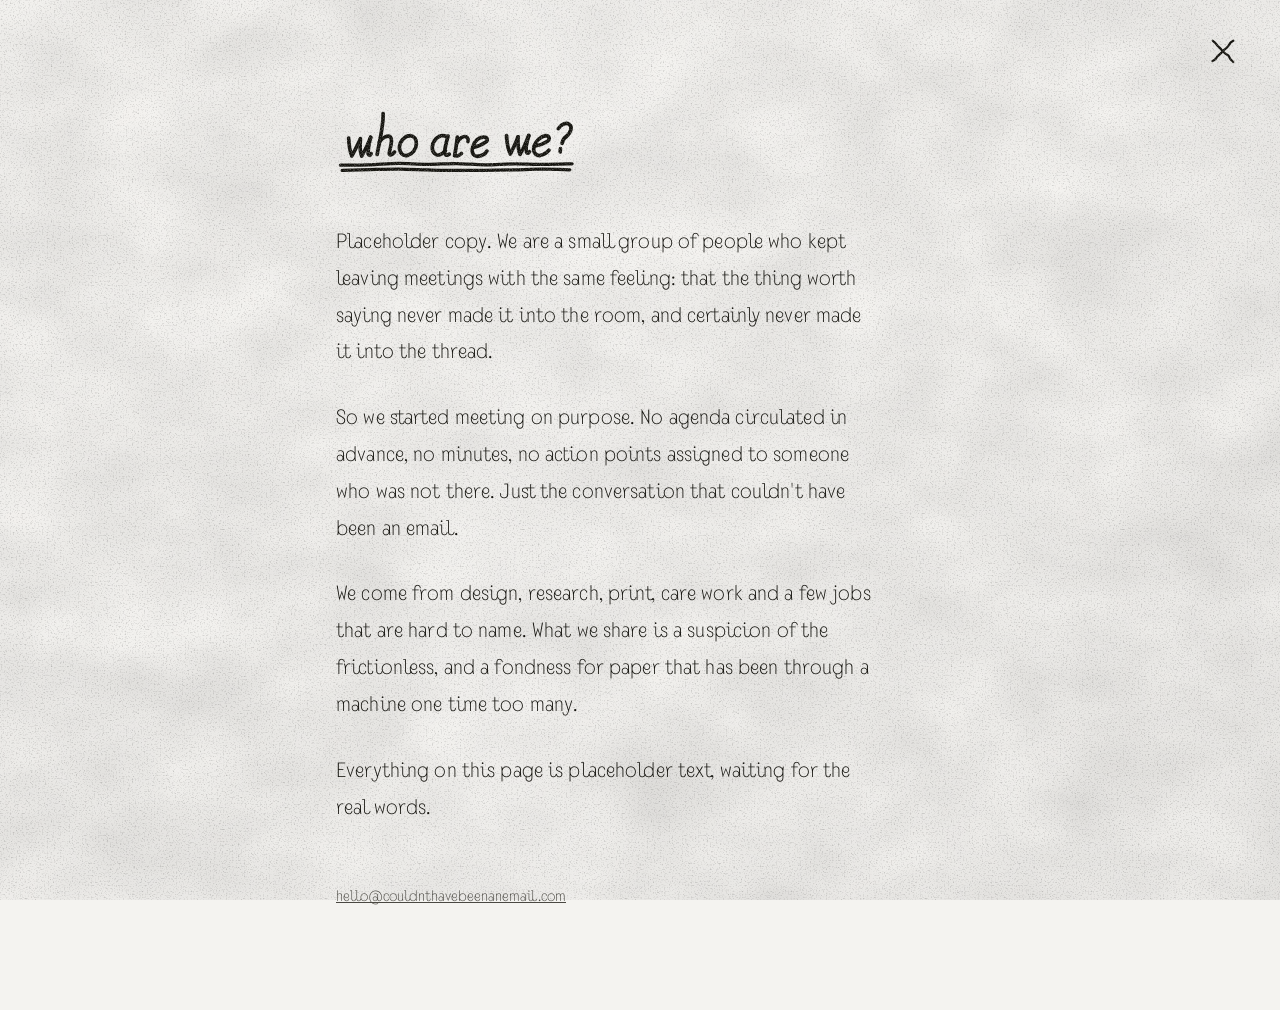
==== about.html @ 656acba3 "Build the couldn't-have-been-an-email landing page A static three-page site: the landing page, an ab" ====
<!DOCTYPE html>
<html lang="en">
<head>
<meta charset="utf-8">
<meta name="viewport" content="width=device-width, initial-scale=1">
<title>who are we? — couldn't have been an email</title>
<meta name="description" content="who are we? — couldn't have been an email.">
<link rel="preload" href="assets/fonts/LetHerGo-Regular.woff2" as="font" type="font/woff2" crossorigin>
<link rel="stylesheet" href="assets/css/style.css">
<link rel="icon" href="assets/svg/favicon.svg" type="image/svg+xml">
</head>
<body class="page page--inner">

<svg class="filters" aria-hidden="true" focusable="false">
  <filter id="toner" x="-10%" y="-10%" width="120%" height="120%" color-interpolation-filters="sRGB">
    <feTurbulence type="fractalNoise" baseFrequency="0.07 0.09" numOctaves="2" seed="4" result="noise"/>
    <feDisplacementMap in="SourceGraphic" in2="noise" scale="0.5" xChannelSelector="R" yChannelSelector="G" result="wobble"/>
    <feTurbulence type="fractalNoise" baseFrequency="1.1" numOctaves="2" seed="9" result="specks"/>
    <feColorMatrix in="specks" type="matrix" result="mask"
      values="0 0 0 0 0  0 0 0 0 0  0 0 0 0 0  0.9 0 0 0 -0.42"/>
    <feComposite in="wobble" in2="mask" operator="out"/>
  </filter>
</svg>

<div class="paper" aria-hidden="true"></div>
<div class="grain" aria-hidden="true"></div>

<a class="btn btn--close" href="index.html" aria-label="close, back to the front page">
        <!-- hw:close -->
        <svg class="mark mark--close" viewBox="0 0 20 20" fill="none" stroke="currentColor" stroke-width="1.7" stroke-linecap="round" stroke-linejoin="round" role="img" aria-label="close" focusable="false">
          <path d="M 2.13,2.12 C 2.43,2.38 3.27,3.03 3.92,3.72 C 4.57,4.40 5.38,5.50 6.03,6.21 C 6.69,6.92 7.19,7.29 7.86,7.98 C 8.52,8.67 9.34,9.67 10.03,10.36 C 10.72,11.05 11.31,11.59 12.01,12.14 C 12.70,12.69 13.55,12.95 14.20,13.68 C 14.84,14.40 15.26,15.69 15.88,16.50 C 16.50,17.30 17.59,18.16 17.93,18.50"/>
          <path d="M 17.94,2.12 C 17.59,2.36 16.54,2.84 15.86,3.56 C 15.19,4.27 14.52,5.66 13.90,6.42 C 13.27,7.18 12.76,7.50 12.11,8.11 C 11.45,8.71 10.69,9.38 9.97,10.07 C 9.26,10.76 8.52,11.58 7.83,12.24 C 7.14,12.90 6.43,13.34 5.82,14.02 C 5.21,14.69 4.84,15.64 4.18,16.27 C 3.52,16.90 2.25,17.55 1.87,17.80"/>
        </svg>
        <!-- /hw:close -->
</a>

<main class="sheet">
  <h1 class="sheet__head">
        <!-- hw:who -->
        <svg class="mark mark--who" viewBox="0 -22 115 32" fill="none" stroke="currentColor" stroke-width="1.7" stroke-linecap="round" stroke-linejoin="round" role="img" aria-label="who are we?" focusable="false">
          <path d="M 5.82,-8.21 C 5.96,-4.98 6.52,-1.67 7.27,0.06 C 8.55,-2.22 10.04,-5.36 11.21,-7.89"/>
          <path d="M 11.22,-7.61 C 10.97,-4.86 11.07,-1.73 11.81,0.15 C 13.41,-2.48 14.91,-5.72 15.91,-8.44"/>
          <path d="M 16.00,-8.57 C 15.09,-5.42 14.73,-2.00 14.81,-0.75 C 15.18,-0.11 15.84,-0.14 16.16,-1.04"/>
          <path d="M 21.67,-19.45 C 21.93,-14.42 20.40,-8.60 18.92,-0.69"/>
          <path d="M 19.97,-6.33 C 21.46,-8.68 23.84,-9.56 25.02,-8.69 C 26.02,-7.68 25.39,-5.13 24.93,-3.31 C 24.61,-1.81 24.14,-0.83 24.72,-0.66 C 25.18,0.03 26.15,-0.84 26.94,-1.74"/>
          <path d="M 34.09,-9.29 C 31.62,-9.22 29.33,-6.67 29.14,-4.04 C 29.12,-1.50 30.71,0.31 32.90,-0.19 C 35.21,-0.76 36.89,-3.01 36.97,-5.53 C 37.11,-7.66 36.01,-9.12 33.99,-9.31 Z"/>
          <path d="M 51.16,-8.65 C 49.68,-9.75 47.19,-9.56 45.53,-7.31 C 43.85,-5.33 43.92,-2.24 45.38,-1.03 C 46.67,0.32 48.76,-0.56 50.31,-2.42"/>
          <path d="M 51.56,-9.08 C 50.59,-5.71 49.98,-2.96 49.97,-1.41 C 50.17,-0.45 50.65,0.22 52.11,-0.79"/>
          <path d="M 55.80,-8.57 C 55.47,-5.66 55.07,-2.54 54.55,-0.10"/>
          <path d="M 55.53,-5.73 C 56.55,-8.03 58.55,-9.24 59.79,-8.78 C 60.68,-8.44 60.99,-7.34 60.72,-6.60"/>
          <path d="M 54.65,-0.32 C 55.34,0.50 56.89,-0.20 57.71,-1.04"/>
          <path d="M 63.00,-3.91 C 64.86,-4.17 67.29,-5.23 68.95,-6.38 C 70.00,-7.02 69.65,-8.55 68.12,-8.56 C 65.67,-8.71 63.44,-6.59 62.88,-3.93 C 62.06,-1.29 63.48,0.62 65.56,0.13 C 67.39,0.10 68.74,-1.03 69.46,-2.18"/>
          <path d="M 78.44,-9.27 C 78.63,-6.09 79.24,-2.60 80.22,-0.85 C 81.22,-2.96 82.92,-6.19 83.71,-8.73"/>
          <path d="M 83.70,-8.59 C 83.64,-5.71 83.71,-2.69 84.68,-0.66 C 86.16,-3.09 87.57,-6.61 88.65,-9.40"/>
          <path d="M 88.73,-9.32 C 87.70,-6.27 87.26,-3.01 87.64,-1.71 C 87.94,-0.91 88.39,-1.03 89.03,-1.95"/>
          <path d="M 91.28,-4.42 C 93.25,-4.75 95.88,-5.77 97.33,-6.72 C 98.60,-7.72 98.12,-9.22 96.53,-9.27 C 94.17,-9.03 91.95,-7.01 91.09,-4.48 C 90.45,-1.88 91.67,-0.02 93.86,-0.12 C 95.89,-0.63 97.20,-1.57 97.97,-2.59"/>
          <path d="M 102.27,-12.53 C 103.37,-14.60 106.01,-15.50 107.30,-14.44 C 108.97,-13.37 107.86,-10.68 106.38,-9.28 C 105.15,-8.45 104.27,-7.26 103.98,-5.77"/>
          <path d="M 103.24,-3.30 C 103.19,-2.63 103.09,-2.37 103.15,-1.80"/>
          <path class="mark__rule" d="M 2.07,4.29 C 4.27,4.26 10.87,4.24 15.29,4.11 C 19.71,3.98 24.16,3.53 28.58,3.51 C 33.00,3.48 37.36,3.95 41.82,3.95 C 46.28,3.96 50.92,3.52 55.35,3.55 C 59.79,3.59 63.98,4.13 68.41,4.16 C 72.83,4.18 77.46,3.73 81.92,3.70 C 86.38,3.67 90.70,3.98 95.16,3.97 C 99.61,3.97 106.38,3.73 108.62,3.68"/>
          <path class="mark__rule" d="M 2.86,6.70 C 5.05,6.64 11.56,6.43 15.98,6.34 C 20.40,6.25 24.97,6.12 29.37,6.14 C 33.76,6.17 38.02,6.39 42.35,6.49 C 46.67,6.59 50.95,6.70 55.30,6.73 C 59.64,6.76 64.05,6.71 68.40,6.67 C 72.76,6.63 77.06,6.57 81.45,6.48 C 85.84,6.39 90.38,6.14 94.73,6.13 C 99.08,6.12 105.42,6.37 107.55,6.42"/>
        </svg>
        <!-- /hw:who -->
  </h1>

  <div class="prose">
    <p>Placeholder copy. We are a small group of people who kept leaving meetings
    with the same feeling: that the thing worth saying never made it into the room,
    and certainly never made it into the thread.</p>

    <p>So we started meeting on purpose. No agenda circulated in advance, no minutes,
    no action points assigned to someone who was not there. Just the conversation
    that couldn't have been an email.</p>

    <p>We come from design, research, print, care work and a few jobs that are hard
    to name. What we share is a suspicion of the frictionless, and a fondness for
    paper that has been through a machine one time too many.</p>

    <p>Everything on this page is placeholder text, waiting for the real words.</p>
  </div>

  <p class="sheet__foot">
    <a class="link" href="mailto:hello@couldnthavebeenanemail.com">hello@couldnthavebeenanemail.com</a>
  </p>
</main>

<script src="assets/js/main.js"></script>
</body>
</html>
---- assets/css/style.css ----
/* couldn't have been an email
   Black ink on photocopied paper. Every handwritten mark is an inline SVG
   generated by tools/handwriting.py; everything else here is texture. */

@font-face {
  font-family: "Let Her Go";
  src: url("../fonts/LetHerGo-Regular.woff2") format("woff2"),
       url("../fonts/LetHerGo-Regular.woff") format("woff");
  font-weight: 400;
  font-style: normal;
  font-display: swap;
}

:root {
  --paper: #f4f3f0;
  --paper-deep: #e4e2dc;
  --ink: #15140f;
  --ink-soft: #4a4842;
  --grain-opacity: 0.45;
  --mottle-opacity: 0.3;
  --spin-duration: 17s;
}

*,
*::before,
*::after { box-sizing: border-box; }

html { -webkit-text-size-adjust: 100%; }

body {
  margin: 0;
  min-height: 100vh;
  min-height: 100svh;
  background: var(--paper);
  color: var(--ink);
  font-family: "Let Her Go", "Helvetica Neue", Arial, sans-serif;
  overflow-x: hidden;
}

/* --- the photocopy ------------------------------------------------------- */
/* Two fixed layers: soft toner mottle underneath, dry grain and the riso
   screen on top. No crumple — just the unevenness of a machine having a day. */

.filters {
  position: absolute;
  width: 0;
  height: 0;
  overflow: hidden;
}

.paper,
.grain {
  position: fixed;
  inset: 0;
  pointer-events: none;
}

.paper {
  z-index: -2;
  background-color: var(--paper);
  background-image:
    radial-gradient(130% 100% at 20% 6%, rgba(0, 0, 0, 0) 45%, rgba(0, 0, 0, 0.06) 100%),
    linear-gradient(101deg, rgba(0, 0, 0, 0.035) 0%, rgba(0, 0, 0, 0) 20%, rgba(0, 0, 0, 0) 78%, rgba(0, 0, 0, 0.045) 100%),
    url("data:image/svg+xml,%3Csvg xmlns='http://www.w3.org/2000/svg' width='1200' height='1200'%3E%3Cfilter id='m' x='0' y='0' width='100%25' height='100%25'%3E%3CfeTurbulence type='fractalNoise' baseFrequency='0.012' numOctaves='3' seed='17'/%3E%3CfeColorMatrix values='0 0 0 0 0 0 0 0 0 0 0 0 0 0 0 0.2 0.2 0.2 0 -0.19'/%3E%3C/filter%3E%3Crect width='1200' height='1200' filter='url(%23m)'/%3E%3C/svg%3E");
  background-size: cover, cover, 120% 120%;
  background-repeat: no-repeat;
  background-position: center;
  opacity: var(--mottle-opacity);
}

.paper::after {
  /* the pale streak a copier leaves down the platen */
  content: "";
  position: absolute;
  inset: 0;
  background: linear-gradient(97deg,
      rgba(255, 255, 255, 0) 32%,
      rgba(255, 255, 255, 0.45) 42%,
      rgba(255, 255, 255, 0) 53%);
  mix-blend-mode: screen;
  opacity: 0.5;
}

.grain {
  z-index: 3;
  mix-blend-mode: multiply;
  opacity: var(--grain-opacity);
  overflow: hidden;
  background-image:
    url("data:image/svg+xml,%3Csvg xmlns='http://www.w3.org/2000/svg' width='300' height='300'%3E%3Cfilter id='g' x='0' y='0' width='100%25' height='100%25'%3E%3CfeTurbulence type='fractalNoise' baseFrequency='0.68' numOctaves='3' seed='6'/%3E%3CfeColorMatrix values='0 0 0 0 0 0 0 0 0 0 0 0 0 0 0 0.5 0.5 0.5 0 -0.76'/%3E%3C/filter%3E%3Crect width='300' height='300' filter='url(%23g)'/%3E%3C/svg%3E");
  background-size: 300px 300px;
}

.grain::before {
  /* the riso screen, set at an angle so it never reads as graph paper */
  content: "";
  position: absolute;
  inset: -40%;
  background-image: radial-gradient(rgba(0, 0, 0, 0.16) 0.4px, rgba(0, 0, 0, 0) 0.45px);
  background-size: 3.4px 3.4px;
  transform: rotate(19deg);
}

/* --- ink ----------------------------------------------------------------- */

.mark {
  display: block;
  width: 100%;
  height: auto;
  color: var(--ink);
  overflow: visible;
  filter: url(#toner);
}

.mark__struck,
.mark__strike,
.mark__caret { stroke-width: 1.5; }

.mark__pill,
.mark__ring { stroke-width: 1.6; }

.mark__rule { stroke-width: 1.5; }

/* --- the front page ------------------------------------------------------ */

.landing {
  position: relative;
  z-index: 2;
  min-height: 100vh;
  min-height: 100svh;
  display: flex;
  flex-direction: column;
  align-items: center;
  justify-content: center;
  gap: clamp(1.1rem, 2.6vw, 2.2rem);
  padding: clamp(5.5rem, 12vw, 8rem) 1.25rem clamp(7.5rem, 16vw, 10rem);
}

.landing__title {
  margin: 0;
  width: min(80vw, 560px);
}

.btn {
  display: block;
  color: inherit;
  text-decoration: none;
  border-radius: 999px;
  transition: transform 260ms ease, opacity 260ms ease;
}

.btn:focus-visible {
  outline: 2px dashed var(--ink);
  outline-offset: 10px;
}

.btn--join {
  width: min(78vw, 440px);
  margin-top: clamp(-0.4rem, -0.5vw, 0rem);
}

.btn--join:hover,
.btn--join:focus-visible { transform: rotate(-0.5deg) scale(1.02); }

.btn--who {
  position: absolute;
  left: 50%;
  bottom: clamp(2.2rem, 7vh, 4.5rem);
  transform: translateX(-52%);
  width: min(52vw, 240px);
}

.btn--who:hover,
.btn--who:focus-visible { transform: translateX(-52%) rotate(0.4deg) scale(1.03); }

/* get our mail — the ellipse turns slowly on its own vertical axis */

.btn--mail {
  position: absolute;
  top: clamp(1.6rem, 6vh, 3.6rem);
  right: clamp(1.4rem, 6vw, 5rem);
  width: min(30vw, 150px);
  perspective: 620px;
}

.btn__spin {
  display: block;
  transform-style: preserve-3d;
  animation: spin var(--spin-duration) linear infinite;
  transform: rotate(-7deg);
}

.btn--mail:hover .btn__spin,
.btn--mail:focus-visible .btn__spin { animation-play-state: paused; }

@keyframes spin {
  from { transform: rotate(-7deg) rotateY(0deg); }
  to   { transform: rotate(-7deg) rotateY(360deg); }
}

/* --- about and manifesto ------------------------------------------------- */

.btn--close {
  position: fixed;
  top: clamp(1rem, 3.5vh, 2rem);
  right: clamp(1rem, 3.5vw, 2.4rem);
  z-index: 4;
  width: clamp(28px, 4vw, 38px);
  padding: 6px;
}

.btn--close:hover,
.btn--close:focus-visible { transform: rotate(4deg) scale(1.08); }

.sheet {
  position: relative;
  z-index: 2;
  max-width: 44rem;
  margin: 0 auto;
  padding: clamp(4.5rem, 12vh, 8rem) clamp(1.4rem, 6vw, 3rem) clamp(4rem, 12vh, 7rem);
}

.sheet__head {
  margin: 0 0 clamp(2rem, 5vh, 3.4rem);
  width: min(56vw, 250px);
}

.sheet--manifesto .sheet__head { width: min(58vw, 290px); }

.prose {
  font-size: clamp(1.05rem, 0.55vw + 0.95rem, 1.32rem);
  line-height: 1.75;
  letter-spacing: 0.006em;
  max-width: 34rem;
}

.prose p { margin: 0 0 1.35em; }

.prose__lead {
  font-size: 1.15em;
  line-height: 1.55;
}

.prose--manifesto p { text-indent: 0; }

.sheet__foot {
  margin: clamp(2.6rem, 7vh, 4rem) 0 0;
  font-size: 0.95rem;
  color: var(--ink-soft);
}

.link {
  color: inherit;
  text-decoration: none;
  border-bottom: 1px solid currentColor;
  padding-bottom: 1px;
}

.link:hover { color: var(--ink); }

/* --- small screens ------------------------------------------------------- */

@media (max-width: 640px) {
  .landing { gap: 1.4rem; }
  .landing__title { width: 86vw; }
  .btn--join { width: 88vw; }
  .btn--who { width: 55vw; }
  .btn--mail { width: 33vw; max-width: 130px; }
}

@media (prefers-reduced-motion: reduce) {
  .btn__spin { animation: none; }
  .btn { transition: none; }
}
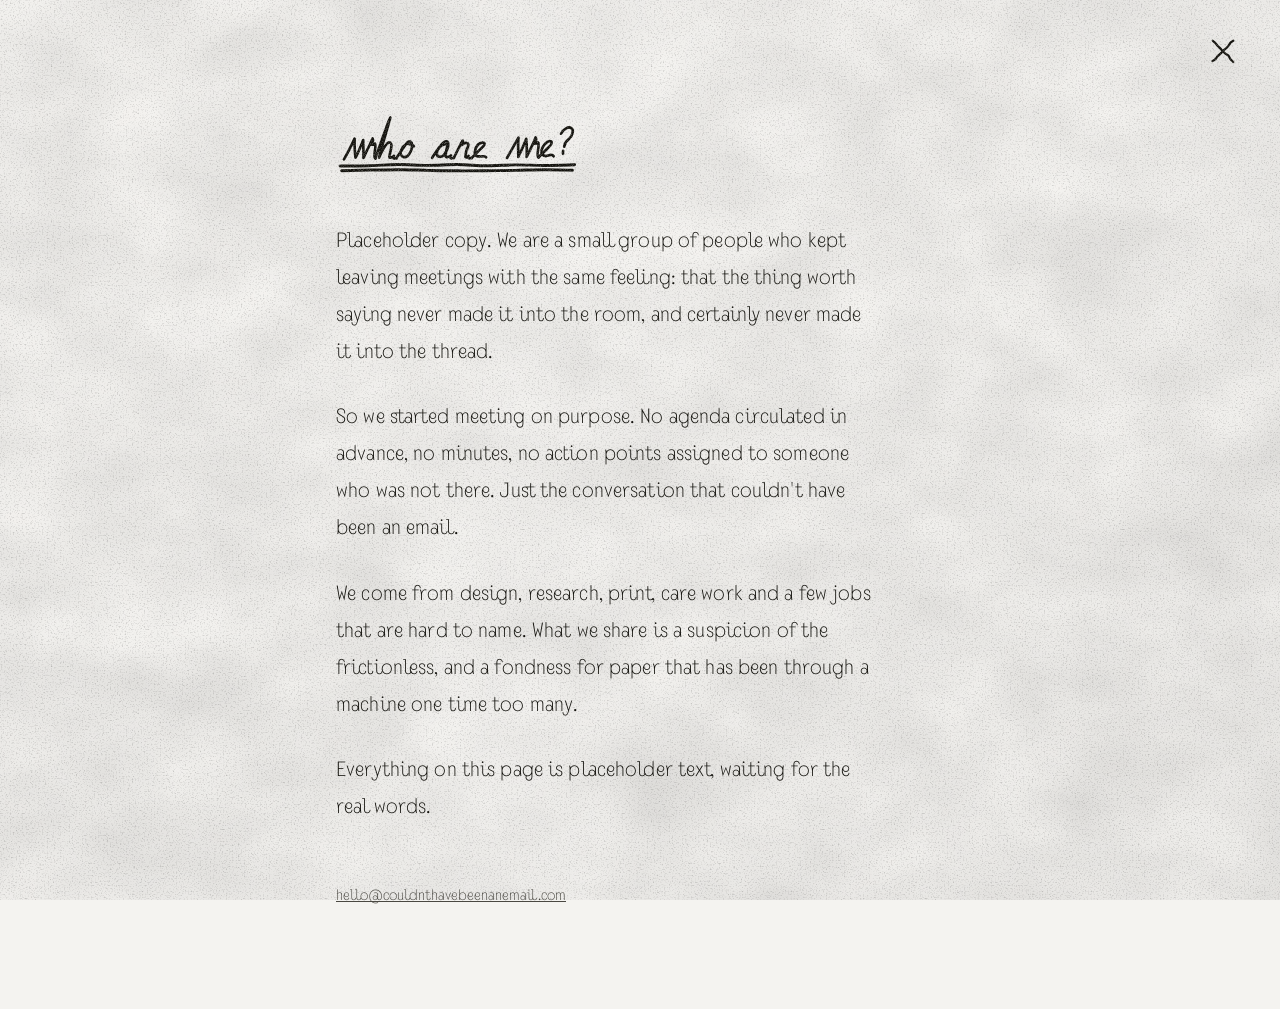
==== commit 287d28ce: "Redraw the handwriting as a joined-up hand, and drop the crossed-out word The lettering now follows " ====
--- a/about.html
+++ b/about.html
@@ -37,27 +37,24 @@
 <main class="sheet">
   <h1 class="sheet__head">
         <!-- hw:who -->
-        <svg class="mark mark--who" viewBox="0 -22 115 32" fill="none" stroke="currentColor" stroke-width="1.7" stroke-linecap="round" stroke-linejoin="round" role="img" aria-label="who are we?" focusable="false">
-          <path d="M 5.82,-8.21 C 5.96,-4.98 6.52,-1.67 7.27,0.06 C 8.55,-2.22 10.04,-5.36 11.21,-7.89"/>
-          <path d="M 11.22,-7.61 C 10.97,-4.86 11.07,-1.73 11.81,0.15 C 13.41,-2.48 14.91,-5.72 15.91,-8.44"/>
-          <path d="M 16.00,-8.57 C 15.09,-5.42 14.73,-2.00 14.81,-0.75 C 15.18,-0.11 15.84,-0.14 16.16,-1.04"/>
-          <path d="M 21.67,-19.45 C 21.93,-14.42 20.40,-8.60 18.92,-0.69"/>
-          <path d="M 19.97,-6.33 C 21.46,-8.68 23.84,-9.56 25.02,-8.69 C 26.02,-7.68 25.39,-5.13 24.93,-3.31 C 24.61,-1.81 24.14,-0.83 24.72,-0.66 C 25.18,0.03 26.15,-0.84 26.94,-1.74"/>
-          <path d="M 34.09,-9.29 C 31.62,-9.22 29.33,-6.67 29.14,-4.04 C 29.12,-1.50 30.71,0.31 32.90,-0.19 C 35.21,-0.76 36.89,-3.01 36.97,-5.53 C 37.11,-7.66 36.01,-9.12 33.99,-9.31 Z"/>
-          <path d="M 51.16,-8.65 C 49.68,-9.75 47.19,-9.56 45.53,-7.31 C 43.85,-5.33 43.92,-2.24 45.38,-1.03 C 46.67,0.32 48.76,-0.56 50.31,-2.42"/>
-          <path d="M 51.56,-9.08 C 50.59,-5.71 49.98,-2.96 49.97,-1.41 C 50.17,-0.45 50.65,0.22 52.11,-0.79"/>
-          <path d="M 55.80,-8.57 C 55.47,-5.66 55.07,-2.54 54.55,-0.10"/>
-          <path d="M 55.53,-5.73 C 56.55,-8.03 58.55,-9.24 59.79,-8.78 C 60.68,-8.44 60.99,-7.34 60.72,-6.60"/>
-          <path d="M 54.65,-0.32 C 55.34,0.50 56.89,-0.20 57.71,-1.04"/>
-          <path d="M 63.00,-3.91 C 64.86,-4.17 67.29,-5.23 68.95,-6.38 C 70.00,-7.02 69.65,-8.55 68.12,-8.56 C 65.67,-8.71 63.44,-6.59 62.88,-3.93 C 62.06,-1.29 63.48,0.62 65.56,0.13 C 67.39,0.10 68.74,-1.03 69.46,-2.18"/>
-          <path d="M 78.44,-9.27 C 78.63,-6.09 79.24,-2.60 80.22,-0.85 C 81.22,-2.96 82.92,-6.19 83.71,-8.73"/>
-          <path d="M 83.70,-8.59 C 83.64,-5.71 83.71,-2.69 84.68,-0.66 C 86.16,-3.09 87.57,-6.61 88.65,-9.40"/>
-          <path d="M 88.73,-9.32 C 87.70,-6.27 87.26,-3.01 87.64,-1.71 C 87.94,-0.91 88.39,-1.03 89.03,-1.95"/>
-          <path d="M 91.28,-4.42 C 93.25,-4.75 95.88,-5.77 97.33,-6.72 C 98.60,-7.72 98.12,-9.22 96.53,-9.27 C 94.17,-9.03 91.95,-7.01 91.09,-4.48 C 90.45,-1.88 91.67,-0.02 93.86,-0.12 C 95.89,-0.63 97.20,-1.57 97.97,-2.59"/>
-          <path d="M 102.27,-12.53 C 103.37,-14.60 106.01,-15.50 107.30,-14.44 C 108.97,-13.37 107.86,-10.68 106.38,-9.28 C 105.15,-8.45 104.27,-7.26 103.98,-5.77"/>
-          <path d="M 103.24,-3.30 C 103.19,-2.63 103.09,-2.37 103.15,-1.80"/>
-          <path class="mark__rule" d="M 2.07,4.29 C 4.27,4.26 10.87,4.24 15.29,4.11 C 19.71,3.98 24.16,3.53 28.58,3.51 C 33.00,3.48 37.36,3.95 41.82,3.95 C 46.28,3.96 50.92,3.52 55.35,3.55 C 59.79,3.59 63.98,4.13 68.41,4.16 C 72.83,4.18 77.46,3.73 81.92,3.70 C 86.38,3.67 90.70,3.98 95.16,3.97 C 99.61,3.97 106.38,3.73 108.62,3.68"/>
-          <path class="mark__rule" d="M 2.86,6.70 C 5.05,6.64 11.56,6.43 15.98,6.34 C 20.40,6.25 24.97,6.12 29.37,6.14 C 33.76,6.17 38.02,6.39 42.35,6.49 C 46.67,6.59 50.95,6.70 55.30,6.73 C 59.64,6.76 64.05,6.71 68.40,6.67 C 72.76,6.63 77.06,6.57 81.45,6.48 C 85.84,6.39 90.38,6.14 94.73,6.13 C 99.08,6.12 105.42,6.37 107.55,6.42"/>
+        <svg class="mark mark--who" viewBox="0 -25 127 35" fill="none" stroke="currentColor" stroke-width="1.35" stroke-linecap="round" stroke-linejoin="round" role="img" aria-label="who are we?" focusable="false">
+          <path d="M 4.03,1.12 C 6.17,-2.53 8.00,-6.31 9.43,-9.42 C 9.40,-6.16 9.51,-2.69 9.91,0.27 C 11.31,-2.37 12.66,-5.75 13.82,-8.73 C 13.79,-5.64 14.02,-2.62 13.95,0.40 C 15.45,-2.86 17.33,-6.64 18.58,-9.53 C 19.37,-8.30 18.27,-6.50 17.26,-6.65 C 18.13,-6.08 18.90,-6.29 19.83,-6.71"/>
+          <path d="M 19.70,-6.88 C 20.90,-5.48 18.40,0.14 20.00,0.70"/>
+          <path d="M 20.02,0.51 C 21.31,-3.43 23.53,-9.48 25.18,-13.97 C 26.24,-17.14 27.11,-19.56 27.61,-20.19 C 26.56,-16.50 24.84,-9.85 23.30,-5.32 C 22.68,-2.92 22.19,-0.84 21.86,0.20 C 23.31,-3.08 24.66,-5.70 26.08,-7.03 C 27.33,-7.94 28.09,-7.51 28.17,-6.08 C 28.19,-4.48 27.44,-2.17 27.16,-0.84 C 26.93,-0.11 27.04,0.33 27.76,0.25 C 28.31,0.07 29.07,-0.13 29.46,-0.71"/>
+          <path d="M 29.20,0.57 C 30.40,1.07 29.10,0.35 30.70,0.55"/>
+          <path d="M 30.66,0.39 C 32.41,-1.86 34.44,-5.56 36.25,-7.48 C 37.53,-8.48 38.58,-8.02 38.65,-6.45 C 38.91,-4.57 37.76,-1.76 36.26,-0.53 C 34.86,0.50 33.33,-0.08 32.77,-1.86 C 32.76,-2.89 33.47,-5.01 34.76,-5.94 C 35.71,-6.68 36.87,-6.88 37.23,-6.66 C 38.45,-6.64 38.99,-6.04 39.57,-5.58"/>
+          <path d="M 48.82,0.30 C 50.40,-2.16 52.92,-6.01 54.64,-7.46 C 55.61,-8.50 56.99,-8.28 57.05,-6.71 C 57.10,-4.83 55.88,-2.54 54.70,-0.94 C 53.26,0.12 51.48,0.13 51.20,-1.55 C 51.08,-3.04 52.39,-4.87 53.42,-5.81 C 54.84,-6.48 56.09,-6.88 56.72,-6.31 C 56.21,-4.40 55.55,-1.78 55.75,-0.65 C 55.66,-0.01 56.22,0.15 56.67,-0.07 C 57.43,-0.29 58.25,-0.58 58.45,-0.93"/>
+          <path d="M 58.20,0.41 C 59.40,0.91 58.10,0.22 59.70,0.42"/>
+          <path d="M 59.88,0.34 C 61.24,-2.62 63.07,-5.93 63.65,-7.40 C 64.27,-8.06 64.27,-8.67 64.48,-8.20 C 64.09,-7.56 63.92,-6.86 63.87,-6.17 C 64.95,-7.08 65.90,-7.68 66.57,-7.02 C 67.55,-7.04 67.22,-6.00 67.06,-5.38 C 66.31,-3.78 65.81,-2.13 65.90,-0.96 C 65.45,0.01 65.98,-0.05 66.40,0.16 C 66.98,0.09 67.28,-0.66 67.35,-0.65"/>
+          <path d="M 67.30,0.43 C 68.50,0.93 67.20,0.23 68.80,0.43"/>
+          <path d="M 68.91,0.38 C 70.53,-1.07 72.83,-3.68 74.83,-5.56 C 75.70,-6.31 75.73,-7.41 74.64,-7.43 C 72.67,-7.65 71.09,-5.58 70.69,-3.44 C 69.96,-1.41 71.09,-0.17 72.53,-0.43 C 74.17,-0.20 75.70,-0.99 76.27,0.03"/>
+          <path d="M 86.87,0.38 C 89.07,-3.34 90.94,-6.89 92.71,-9.98 C 92.29,-6.47 92.72,-3.15 92.60,-0.17 C 93.96,-3.01 95.57,-6.23 96.65,-9.35 C 96.96,-6.07 97.01,-2.77 96.83,-0.12 C 98.45,-3.47 100.33,-6.99 101.41,-10.02 C 102.06,-9.01 101.39,-7.16 100.27,-7.07 C 100.85,-6.62 102.05,-6.88 102.60,-7.37"/>
+          <path d="M 102.60,-7.48 C 103.80,-6.08 101.30,-0.48 102.90,0.08"/>
+          <path d="M 102.80,0.12 C 104.57,-1.52 107.12,-4.20 108.82,-5.90 C 109.97,-7.18 109.78,-8.21 108.60,-8.21 C 106.73,-7.78 105.22,-5.78 104.48,-3.80 C 104.06,-1.78 104.99,-0.69 106.56,-0.54 C 108.48,-1.06 109.93,-1.66 110.57,-0.49"/>
+          <path d="M 114.30,-11.93 C 115.54,-14.45 118.28,-15.81 119.51,-14.73 C 121.24,-13.68 119.86,-10.77 118.30,-9.15 C 117.19,-8.43 116.24,-7.26 115.92,-5.36"/>
+          <path d="M 115.38,-3.26 C 115.33,-2.58 115.22,-2.41 115.35,-1.74"/>
+          <path class="mark__rule" d="M 2.07,4.49 C 4.54,4.46 11.92,4.44 16.87,4.31 C 21.81,4.18 26.78,3.73 31.73,3.71 C 36.68,3.68 41.56,4.15 46.55,4.15 C 51.53,4.16 56.70,3.72 61.65,3.75 C 66.61,3.79 71.33,4.33 76.28,4.36 C 81.23,4.38 86.38,3.93 91.37,3.90 C 96.35,3.87 101.20,4.18 106.18,4.17 C 111.16,4.17 118.72,3.93 121.22,3.88"/>
+          <path class="mark__rule" d="M 2.86,6.90 C 5.31,6.84 12.61,6.63 17.55,6.54 C 22.50,6.45 27.60,6.32 32.52,6.34 C 37.44,6.37 42.22,6.59 47.07,6.69 C 51.92,6.79 56.73,6.90 61.60,6.93 C 66.46,6.96 71.40,6.91 76.28,6.87 C 81.16,6.83 85.99,6.77 90.90,6.68 C 95.81,6.59 100.88,6.34 105.76,6.33 C 110.63,6.32 117.76,6.57 120.15,6.62"/>
         </svg>
         <!-- /hw:who -->
   </h1>
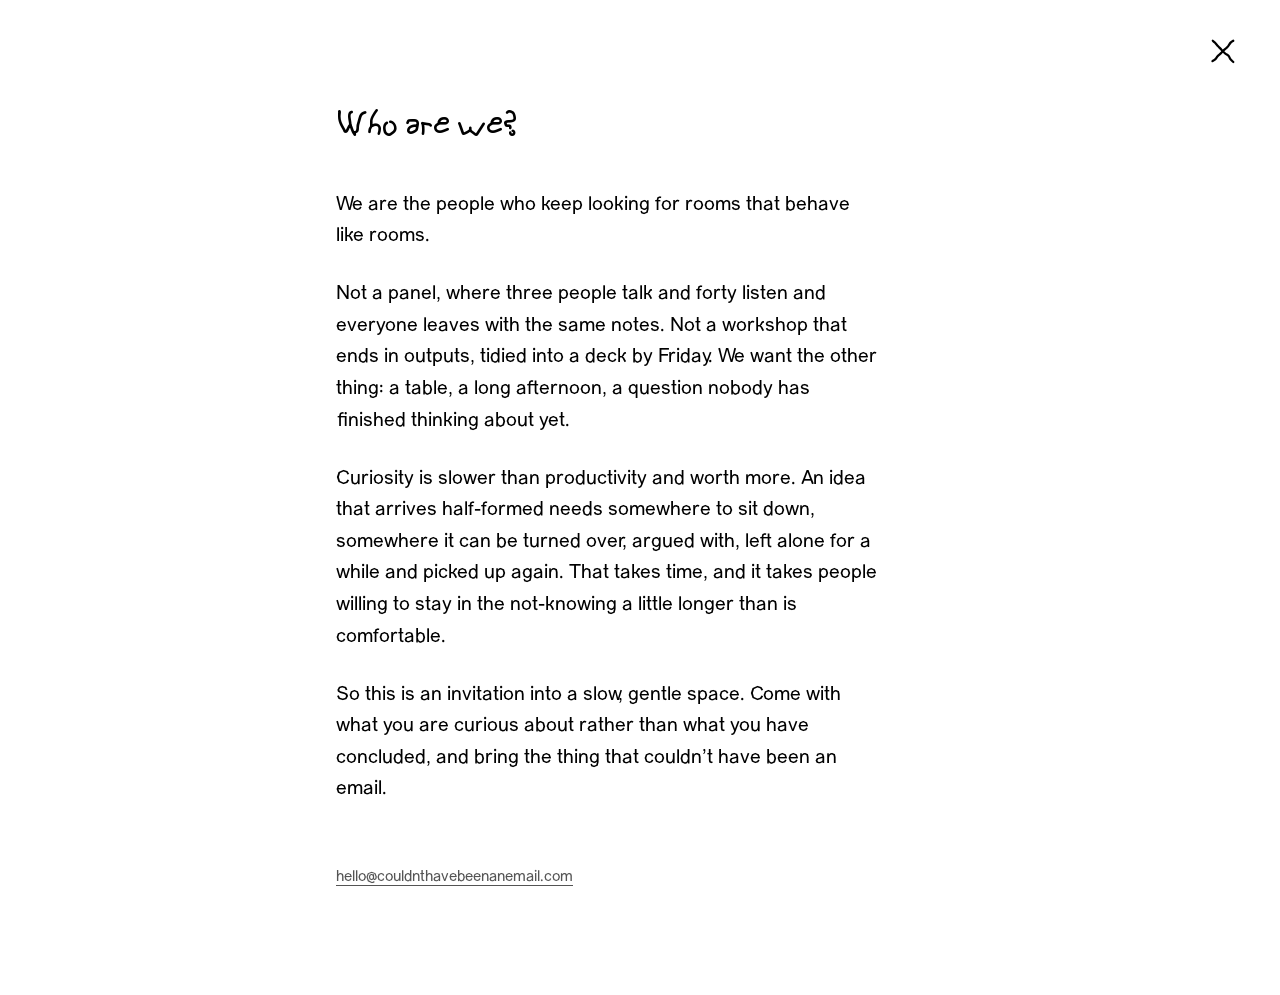
==== commit 7cc1e120: "Rebuild the landing page to the V2 design Black on white, no texture. The title is set in Nudles Bol" ====
--- a/about.html
+++ b/about.html
@@ -3,27 +3,13 @@
 <head>
 <meta charset="utf-8">
 <meta name="viewport" content="width=device-width, initial-scale=1">
-<title>who are we? — couldn't have been an email</title>
-<meta name="description" content="who are we? — couldn't have been an email.">
-<link rel="preload" href="assets/fonts/LetHerGo-Regular.woff2" as="font" type="font/woff2" crossorigin>
+<title>Who are we? — couldn't have been an email</title>
+<meta name="description" content="Who are we? — couldn't have been an email.">
+<link rel="preload" href="assets/fonts/BBBManifontGrotesk-Book.woff2" as="font" type="font/woff2" crossorigin>
 <link rel="stylesheet" href="assets/css/style.css">
 <link rel="icon" href="assets/svg/favicon.svg" type="image/svg+xml">
 </head>
 <body class="page page--inner">
-
-<svg class="filters" aria-hidden="true" focusable="false">
-  <filter id="toner" x="-10%" y="-10%" width="120%" height="120%" color-interpolation-filters="sRGB">
-    <feTurbulence type="fractalNoise" baseFrequency="0.07 0.09" numOctaves="2" seed="4" result="noise"/>
-    <feDisplacementMap in="SourceGraphic" in2="noise" scale="0.5" xChannelSelector="R" yChannelSelector="G" result="wobble"/>
-    <feTurbulence type="fractalNoise" baseFrequency="1.1" numOctaves="2" seed="9" result="specks"/>
-    <feColorMatrix in="specks" type="matrix" result="mask"
-      values="0 0 0 0 0  0 0 0 0 0  0 0 0 0 0  0.9 0 0 0 -0.42"/>
-    <feComposite in="wobble" in2="mask" operator="out"/>
-  </filter>
-</svg>
-
-<div class="paper" aria-hidden="true"></div>
-<div class="grain" aria-hidden="true"></div>
 
 <a class="btn btn--close" href="index.html" aria-label="close, back to the front page">
         <!-- hw:close -->
@@ -35,44 +21,25 @@
 </a>
 
 <main class="sheet">
-  <h1 class="sheet__head">
-        <!-- hw:who -->
-        <svg class="mark mark--who" viewBox="0 -25 127 35" fill="none" stroke="currentColor" stroke-width="1.35" stroke-linecap="round" stroke-linejoin="round" role="img" aria-label="who are we?" focusable="false">
-          <path d="M 4.03,1.12 C 6.17,-2.53 8.00,-6.31 9.43,-9.42 C 9.40,-6.16 9.51,-2.69 9.91,0.27 C 11.31,-2.37 12.66,-5.75 13.82,-8.73 C 13.79,-5.64 14.02,-2.62 13.95,0.40 C 15.45,-2.86 17.33,-6.64 18.58,-9.53 C 19.37,-8.30 18.27,-6.50 17.26,-6.65 C 18.13,-6.08 18.90,-6.29 19.83,-6.71"/>
-          <path d="M 19.70,-6.88 C 20.90,-5.48 18.40,0.14 20.00,0.70"/>
-          <path d="M 20.02,0.51 C 21.31,-3.43 23.53,-9.48 25.18,-13.97 C 26.24,-17.14 27.11,-19.56 27.61,-20.19 C 26.56,-16.50 24.84,-9.85 23.30,-5.32 C 22.68,-2.92 22.19,-0.84 21.86,0.20 C 23.31,-3.08 24.66,-5.70 26.08,-7.03 C 27.33,-7.94 28.09,-7.51 28.17,-6.08 C 28.19,-4.48 27.44,-2.17 27.16,-0.84 C 26.93,-0.11 27.04,0.33 27.76,0.25 C 28.31,0.07 29.07,-0.13 29.46,-0.71"/>
-          <path d="M 29.20,0.57 C 30.40,1.07 29.10,0.35 30.70,0.55"/>
-          <path d="M 30.66,0.39 C 32.41,-1.86 34.44,-5.56 36.25,-7.48 C 37.53,-8.48 38.58,-8.02 38.65,-6.45 C 38.91,-4.57 37.76,-1.76 36.26,-0.53 C 34.86,0.50 33.33,-0.08 32.77,-1.86 C 32.76,-2.89 33.47,-5.01 34.76,-5.94 C 35.71,-6.68 36.87,-6.88 37.23,-6.66 C 38.45,-6.64 38.99,-6.04 39.57,-5.58"/>
-          <path d="M 48.82,0.30 C 50.40,-2.16 52.92,-6.01 54.64,-7.46 C 55.61,-8.50 56.99,-8.28 57.05,-6.71 C 57.10,-4.83 55.88,-2.54 54.70,-0.94 C 53.26,0.12 51.48,0.13 51.20,-1.55 C 51.08,-3.04 52.39,-4.87 53.42,-5.81 C 54.84,-6.48 56.09,-6.88 56.72,-6.31 C 56.21,-4.40 55.55,-1.78 55.75,-0.65 C 55.66,-0.01 56.22,0.15 56.67,-0.07 C 57.43,-0.29 58.25,-0.58 58.45,-0.93"/>
-          <path d="M 58.20,0.41 C 59.40,0.91 58.10,0.22 59.70,0.42"/>
-          <path d="M 59.88,0.34 C 61.24,-2.62 63.07,-5.93 63.65,-7.40 C 64.27,-8.06 64.27,-8.67 64.48,-8.20 C 64.09,-7.56 63.92,-6.86 63.87,-6.17 C 64.95,-7.08 65.90,-7.68 66.57,-7.02 C 67.55,-7.04 67.22,-6.00 67.06,-5.38 C 66.31,-3.78 65.81,-2.13 65.90,-0.96 C 65.45,0.01 65.98,-0.05 66.40,0.16 C 66.98,0.09 67.28,-0.66 67.35,-0.65"/>
-          <path d="M 67.30,0.43 C 68.50,0.93 67.20,0.23 68.80,0.43"/>
-          <path d="M 68.91,0.38 C 70.53,-1.07 72.83,-3.68 74.83,-5.56 C 75.70,-6.31 75.73,-7.41 74.64,-7.43 C 72.67,-7.65 71.09,-5.58 70.69,-3.44 C 69.96,-1.41 71.09,-0.17 72.53,-0.43 C 74.17,-0.20 75.70,-0.99 76.27,0.03"/>
-          <path d="M 86.87,0.38 C 89.07,-3.34 90.94,-6.89 92.71,-9.98 C 92.29,-6.47 92.72,-3.15 92.60,-0.17 C 93.96,-3.01 95.57,-6.23 96.65,-9.35 C 96.96,-6.07 97.01,-2.77 96.83,-0.12 C 98.45,-3.47 100.33,-6.99 101.41,-10.02 C 102.06,-9.01 101.39,-7.16 100.27,-7.07 C 100.85,-6.62 102.05,-6.88 102.60,-7.37"/>
-          <path d="M 102.60,-7.48 C 103.80,-6.08 101.30,-0.48 102.90,0.08"/>
-          <path d="M 102.80,0.12 C 104.57,-1.52 107.12,-4.20 108.82,-5.90 C 109.97,-7.18 109.78,-8.21 108.60,-8.21 C 106.73,-7.78 105.22,-5.78 104.48,-3.80 C 104.06,-1.78 104.99,-0.69 106.56,-0.54 C 108.48,-1.06 109.93,-1.66 110.57,-0.49"/>
-          <path d="M 114.30,-11.93 C 115.54,-14.45 118.28,-15.81 119.51,-14.73 C 121.24,-13.68 119.86,-10.77 118.30,-9.15 C 117.19,-8.43 116.24,-7.26 115.92,-5.36"/>
-          <path d="M 115.38,-3.26 C 115.33,-2.58 115.22,-2.41 115.35,-1.74"/>
-          <path class="mark__rule" d="M 2.07,4.49 C 4.54,4.46 11.92,4.44 16.87,4.31 C 21.81,4.18 26.78,3.73 31.73,3.71 C 36.68,3.68 41.56,4.15 46.55,4.15 C 51.53,4.16 56.70,3.72 61.65,3.75 C 66.61,3.79 71.33,4.33 76.28,4.36 C 81.23,4.38 86.38,3.93 91.37,3.90 C 96.35,3.87 101.20,4.18 106.18,4.17 C 111.16,4.17 118.72,3.93 121.22,3.88"/>
-          <path class="mark__rule" d="M 2.86,6.90 C 5.31,6.84 12.61,6.63 17.55,6.54 C 22.50,6.45 27.60,6.32 32.52,6.34 C 37.44,6.37 42.22,6.59 47.07,6.69 C 51.92,6.79 56.73,6.90 61.60,6.93 C 66.46,6.96 71.40,6.91 76.28,6.87 C 81.16,6.83 85.99,6.77 90.90,6.68 C 95.81,6.59 100.88,6.34 105.76,6.33 C 110.63,6.32 117.76,6.57 120.15,6.62"/>
-        </svg>
-        <!-- /hw:who -->
-  </h1>
+  <h1 class="sheet__head">Who are we?</h1>
 
   <div class="prose">
-    <p>Placeholder copy. We are a small group of people who kept leaving meetings
-    with the same feeling: that the thing worth saying never made it into the room,
-    and certainly never made it into the thread.</p>
+    <p>We are the people who keep looking for rooms that behave like rooms.</p>
 
-    <p>So we started meeting on purpose. No agenda circulated in advance, no minutes,
-    no action points assigned to someone who was not there. Just the conversation
-    that couldn't have been an email.</p>
+    <p>Not a panel, where three people talk and forty listen and everyone leaves
+    with the same notes. Not a workshop that ends in outputs, tidied into a deck
+    by Friday. We want the other thing: a table, a long afternoon, a question
+    nobody has finished thinking about yet.</p>
 
-    <p>We come from design, research, print, care work and a few jobs that are hard
-    to name. What we share is a suspicion of the frictionless, and a fondness for
-    paper that has been through a machine one time too many.</p>
+    <p>Curiosity is slower than productivity and worth more. An idea that arrives
+    half-formed needs somewhere to sit down, somewhere it can be turned over,
+    argued with, left alone for a while and picked up again. That takes time, and
+    it takes people willing to stay in the not-knowing a little longer than is
+    comfortable.</p>
 
-    <p>Everything on this page is placeholder text, waiting for the real words.</p>
+    <p>So this is an invitation into a slow, gentle space. Come with what you are
+    curious about rather than what you have concluded, and bring the thing that
+    couldn't have been an email.</p>
   </div>
 
   <p class="sheet__foot">
--- a/assets/css/style.css
+++ b/assets/css/style.css
@@ -1,6 +1,37 @@
 /* couldn't have been an email
-   Black ink on photocopied paper. Every handwritten mark is an inline SVG
-   generated by tools/handwriting.py; everything else here is texture. */
+   Black on white. The title is set in Nudles, everything else in BBB Manifont
+   Grotesk; the ring and the pill are hand-drawn SVG from tools/handwriting.py.
+
+   The photocopy texture from the first version still lives at the bottom of
+   this file. Add <div class="paper"></div><div class="grain"></div> back to a
+   page to bring it in. */
+
+@font-face {
+  font-family: "Nudles";
+  src: url("../fonts/Nudles-Bold.woff2") format("woff2"),
+       url("../fonts/Nudles-Bold.woff") format("woff");
+  font-weight: 700;
+  font-style: normal;
+  font-display: swap;
+}
+
+@font-face {
+  font-family: "BBB Manifont Grotesk";
+  src: url("../fonts/BBBManifontGrotesk-Book.woff2") format("woff2"),
+       url("../fonts/BBBManifontGrotesk-Book.woff") format("woff");
+  font-weight: 400;
+  font-style: normal;
+  font-display: swap;
+}
+
+@font-face {
+  font-family: "BBB Manifont Grotesk";
+  src: url("../fonts/BBBManifontGrotesk-BookItalic.woff2") format("woff2"),
+       url("../fonts/BBBManifontGrotesk-BookItalic.woff") format("woff");
+  font-weight: 400;
+  font-style: italic;
+  font-display: swap;
+}
 
 @font-face {
   font-family: "Let Her Go";
@@ -12,12 +43,12 @@
 }
 
 :root {
-  --paper: #f4f3f0;
-  --paper-deep: #e4e2dc;
-  --ink: #15140f;
-  --ink-soft: #4a4842;
-  --grain-opacity: 0.45;
-  --mottle-opacity: 0.3;
+  --paper: #ffffff;
+  --ink: #000000;
+  --ink-soft: #545454;
+  --red: #e01a1a;
+  --grotesk: "BBB Manifont Grotesk", "Helvetica Neue", Arial, sans-serif;
+  --hand: "Nudles", "BBB Manifont Grotesk", "Helvetica Neue", Arial, sans-serif;
   --spin-duration: 17s;
 }
 
@@ -33,178 +64,128 @@
   min-height: 100svh;
   background: var(--paper);
   color: var(--ink);
-  font-family: "Let Her Go", "Helvetica Neue", Arial, sans-serif;
+  font-family: var(--grotesk);
   overflow-x: hidden;
 }
-
-/* --- the photocopy ------------------------------------------------------- */
-/* Two fixed layers: soft toner mottle underneath, dry grain and the riso
-   screen on top. No crumple — just the unevenness of a machine having a day. */
-
-.filters {
-  position: absolute;
-  width: 0;
-  height: 0;
-  overflow: hidden;
-}
-
-.paper,
-.grain {
-  position: fixed;
-  inset: 0;
-  pointer-events: none;
-}
-
-.paper {
-  z-index: -2;
-  background-color: var(--paper);
-  background-image:
-    radial-gradient(130% 100% at 20% 6%, rgba(0, 0, 0, 0) 45%, rgba(0, 0, 0, 0.06) 100%),
-    linear-gradient(101deg, rgba(0, 0, 0, 0.035) 0%, rgba(0, 0, 0, 0) 20%, rgba(0, 0, 0, 0) 78%, rgba(0, 0, 0, 0.045) 100%),
-    url("data:image/svg+xml,%3Csvg xmlns='http://www.w3.org/2000/svg' width='1200' height='1200'%3E%3Cfilter id='m' x='0' y='0' width='100%25' height='100%25'%3E%3CfeTurbulence type='fractalNoise' baseFrequency='0.012' numOctaves='3' seed='17'/%3E%3CfeColorMatrix values='0 0 0 0 0 0 0 0 0 0 0 0 0 0 0 0.2 0.2 0.2 0 -0.19'/%3E%3C/filter%3E%3Crect width='1200' height='1200' filter='url(%23m)'/%3E%3C/svg%3E");
-  background-size: cover, cover, 120% 120%;
-  background-repeat: no-repeat;
-  background-position: center;
-  opacity: var(--mottle-opacity);
-}
-
-.paper::after {
-  /* the pale streak a copier leaves down the platen */
-  content: "";
-  position: absolute;
-  inset: 0;
-  background: linear-gradient(97deg,
-      rgba(255, 255, 255, 0) 32%,
-      rgba(255, 255, 255, 0.45) 42%,
-      rgba(255, 255, 255, 0) 53%);
-  mix-blend-mode: screen;
-  opacity: 0.5;
-}
-
-.grain {
-  z-index: 3;
-  mix-blend-mode: multiply;
-  opacity: var(--grain-opacity);
-  overflow: hidden;
-  background-image:
-    url("data:image/svg+xml,%3Csvg xmlns='http://www.w3.org/2000/svg' width='300' height='300'%3E%3Cfilter id='g' x='0' y='0' width='100%25' height='100%25'%3E%3CfeTurbulence type='fractalNoise' baseFrequency='0.68' numOctaves='3' seed='6'/%3E%3CfeColorMatrix values='0 0 0 0 0 0 0 0 0 0 0 0 0 0 0 0.5 0.5 0.5 0 -0.76'/%3E%3C/filter%3E%3Crect width='300' height='300' filter='url(%23g)'/%3E%3C/svg%3E");
-  background-size: 300px 300px;
-}
-
-.grain::before {
-  /* the riso screen, set at an angle so it never reads as graph paper */
-  content: "";
-  position: absolute;
-  inset: -40%;
-  background-image: radial-gradient(rgba(0, 0, 0, 0.16) 0.4px, rgba(0, 0, 0, 0) 0.45px);
-  background-size: 3.4px 3.4px;
-  transform: rotate(19deg);
-}
-
-/* --- ink ----------------------------------------------------------------- */
-
-.mark {
-  display: block;
-  width: 100%;
-  height: auto;
-  color: var(--ink);
-  overflow: visible;
-  filter: url(#toner);
-}
-
-.mark__struck,
-.mark__strike,
-.mark__caret { stroke-width: 1.5; }
-
-.mark__pill,
-.mark__ring { stroke-width: 1.6; }
-
-.mark__rule { stroke-width: 1.5; }
 
 /* --- the front page ------------------------------------------------------ */
 
 .landing {
   position: relative;
-  z-index: 2;
   min-height: 100vh;
   min-height: 100svh;
   display: flex;
   flex-direction: column;
   align-items: center;
   justify-content: center;
-  gap: clamp(1.1rem, 2.6vw, 2.2rem);
-  padding: clamp(5.5rem, 12vw, 8rem) 1.25rem clamp(7.5rem, 16vw, 10rem);
+  padding: clamp(5rem, 18vh, 12rem) 1.25rem clamp(2rem, 4vh, 3rem);
 }
 
 .landing__title {
+  font-family: var(--hand);
+  font-weight: 700;
+  font-size: clamp(1.45rem, 2.25vw, 2.5rem);
+  line-height: 1.1;
+  letter-spacing: 0.005em;
+  text-align: center;
+  text-wrap: balance;
   margin: 0;
-  width: min(80vw, 560px);
-}
+}
+
+/* the date, ringed by hand */
+
+.date {
+  position: absolute;
+  top: 33.5%;
+  left: 50%;
+  margin: 0;
+  padding: 0.7em 2.1em;
+  transform: translateX(10vw) rotate(-8deg);
+  font-size: clamp(0.8rem, 1.05vw, 1.25rem);
+  letter-spacing: 0.02em;
+  white-space: nowrap;
+}
+
+.date__label {
+  position: relative;
+  text-decoration: underline;
+  text-underline-offset: 0.28em;
+  text-decoration-thickness: 1px;
+}
+
+/* JOIN THE CONVERSATION, in its red ring */
 
 .btn {
-  display: block;
   color: inherit;
   text-decoration: none;
-  border-radius: 999px;
-  transition: transform 260ms ease, opacity 260ms ease;
+  transition: transform 260ms ease;
 }
 
 .btn:focus-visible {
   outline: 2px dashed var(--ink);
-  outline-offset: 10px;
+  outline-offset: 8px;
 }
 
 .btn--join {
-  width: min(78vw, 440px);
-  margin-top: clamp(-0.4rem, -0.5vw, 0rem);
+  position: relative;
+  display: block;
+  margin-top: clamp(2.2rem, 8.8vh, 6rem);
+  padding: 0.62em 1.55em;
+  font-style: italic;
+  font-size: clamp(0.85rem, 1.26vw, 1.5rem);
+  letter-spacing: 0.015em;
+  color: var(--ink);
 }
 
 .btn--join:hover,
-.btn--join:focus-visible { transform: rotate(-0.5deg) scale(1.02); }
+.btn--join:focus-visible { transform: rotate(-0.6deg) scale(1.02); }
+
+.btn__label { position: relative; }
 
 .btn--who {
   position: absolute;
+  bottom: clamp(3.5rem, 10vh, 7rem);
   left: 50%;
-  bottom: clamp(2.2rem, 7vh, 4.5rem);
-  transform: translateX(-52%);
-  width: min(52vw, 240px);
+  transform: translateX(-50%);
+  font-size: clamp(0.85rem, 1.3vw, 1.5rem);
+  text-decoration: underline;
+  text-underline-offset: 0.3em;
+  text-decoration-thickness: 1px;
 }
 
 .btn--who:hover,
-.btn--who:focus-visible { transform: translateX(-52%) rotate(0.4deg) scale(1.03); }
-
-/* get our mail — the ellipse turns slowly on its own vertical axis */
-
-.btn--mail {
-  position: absolute;
-  top: clamp(1.6rem, 6vh, 3.6rem);
-  right: clamp(1.4rem, 6vw, 5rem);
-  width: min(30vw, 150px);
-  perspective: 620px;
-}
-
-.btn__spin {
+.btn--who:focus-visible { transform: translateX(-50%) scale(1.04); }
+
+/* --- the hand-drawn shapes ----------------------------------------------- */
+
+.shape {
+  position: absolute;
+  inset: 0;
+  width: 100%;
+  height: 100%;
+  overflow: visible;
+  pointer-events: none;
+}
+
+.shape--pill { color: var(--red); }
+
+.shape--ring { color: var(--ink); }
+
+/* --- about and manifesto ------------------------------------------------- */
+
+.mark--close {
   display: block;
-  transform-style: preserve-3d;
-  animation: spin var(--spin-duration) linear infinite;
-  transform: rotate(-7deg);
-}
-
-.btn--mail:hover .btn__spin,
-.btn--mail:focus-visible .btn__spin { animation-play-state: paused; }
-
-@keyframes spin {
-  from { transform: rotate(-7deg) rotateY(0deg); }
-  to   { transform: rotate(-7deg) rotateY(360deg); }
-}
-
-/* --- about and manifesto ------------------------------------------------- */
+  width: 100%;
+  height: auto;
+  color: var(--ink);
+}
 
 .btn--close {
   position: fixed;
   top: clamp(1rem, 3.5vh, 2rem);
   right: clamp(1rem, 3.5vw, 2.4rem);
   z-index: 4;
+  display: block;
   width: clamp(28px, 4vw, 38px);
   padding: 6px;
 }
@@ -213,8 +194,6 @@
 .btn--close:focus-visible { transform: rotate(4deg) scale(1.08); }
 
 .sheet {
-  position: relative;
-  z-index: 2;
   max-width: 44rem;
   margin: 0 auto;
   padding: clamp(4.5rem, 12vh, 8rem) clamp(1.4rem, 6vw, 3rem) clamp(4rem, 12vh, 7rem);
@@ -222,26 +201,25 @@
 
 .sheet__head {
   margin: 0 0 clamp(2rem, 5vh, 3.4rem);
-  width: min(56vw, 250px);
-}
-
-.sheet--manifesto .sheet__head { width: min(58vw, 290px); }
+  font-family: var(--hand);
+  font-weight: 700;
+  font-size: clamp(1.5rem, 2.6vw, 2.4rem);
+  line-height: 1.1;
+}
 
 .prose {
-  font-size: clamp(1.05rem, 0.55vw + 0.95rem, 1.32rem);
-  line-height: 1.75;
-  letter-spacing: 0.006em;
+  font-size: clamp(1.02rem, 0.5vw + 0.92rem, 1.22rem);
+  line-height: 1.62;
   max-width: 34rem;
 }
 
 .prose p { margin: 0 0 1.35em; }
 
-.prose__lead {
-  font-size: 1.15em;
-  line-height: 1.55;
-}
-
-.prose--manifesto p { text-indent: 0; }
+.prose--manifesto {
+  font-family: "Let Her Go", var(--grotesk);
+  font-size: clamp(1.1rem, 0.6vw + 0.98rem, 1.4rem);
+  line-height: 1.7;
+}
 
 .sheet__foot {
   margin: clamp(2.6rem, 7vh, 4rem) 0 0;
@@ -251,24 +229,68 @@
 
 .link {
   color: inherit;
-  text-decoration: none;
-  border-bottom: 1px solid currentColor;
-  padding-bottom: 1px;
+  text-decoration: underline;
+  text-underline-offset: 0.25em;
+  text-decoration-thickness: 1px;
 }
 
 .link:hover { color: var(--ink); }
 
 /* --- small screens ------------------------------------------------------- */
 
-@media (max-width: 640px) {
-  .landing { gap: 1.4rem; }
-  .landing__title { width: 86vw; }
-  .btn--join { width: 88vw; }
-  .btn--who { width: 55vw; }
-  .btn--mail { width: 33vw; max-width: 130px; }
+@media (max-width: 720px) {
+  .date {
+    top: 20%;
+    transform: translateX(-6%) rotate(-8deg);
+    font-size: 0.85rem;
+  }
+  .landing__title { font-size: clamp(1.45rem, 7vw, 2rem); }
+  .btn--join { font-size: clamp(0.8rem, 3.5vw, 1rem); }
+  .btn--who { font-size: clamp(0.85rem, 3.4vw, 1rem); }
 }
 
 @media (prefers-reduced-motion: reduce) {
+  .btn { transition: none; }
   .btn__spin { animation: none; }
-  .btn { transition: none; }
-}
+}
+
+/* --- the photocopy, from the first version ------------------------------- */
+/* Unused by default. Add the two divs back to a page to switch it on. */
+
+.paper,
+.grain {
+  position: fixed;
+  inset: 0;
+  pointer-events: none;
+}
+
+.paper {
+  z-index: -2;
+  opacity: 0.3;
+  background-color: var(--paper);
+  background-image:
+    radial-gradient(130% 100% at 20% 6%, rgba(0, 0, 0, 0) 45%, rgba(0, 0, 0, 0.06) 100%),
+    url("data:image/svg+xml,%3Csvg xmlns='http://www.w3.org/2000/svg' width='1200' height='1200'%3E%3Cfilter id='m' x='0' y='0' width='100%25' height='100%25'%3E%3CfeTurbulence type='fractalNoise' baseFrequency='0.012' numOctaves='3' seed='17'/%3E%3CfeColorMatrix values='0 0 0 0 0 0 0 0 0 0 0 0 0 0 0 0.2 0.2 0.2 0 -0.19'/%3E%3C/filter%3E%3Crect width='1200' height='1200' filter='url(%23m)'/%3E%3C/svg%3E");
+  background-size: cover, 120% 120%;
+  background-repeat: no-repeat;
+  background-position: center;
+}
+
+.grain {
+  z-index: 3;
+  mix-blend-mode: multiply;
+  opacity: 0.45;
+  overflow: hidden;
+  background-image:
+    url("data:image/svg+xml,%3Csvg xmlns='http://www.w3.org/2000/svg' width='300' height='300'%3E%3Cfilter id='g' x='0' y='0' width='100%25' height='100%25'%3E%3CfeTurbulence type='fractalNoise' baseFrequency='0.68' numOctaves='3' seed='6'/%3E%3CfeColorMatrix values='0 0 0 0 0 0 0 0 0 0 0 0 0 0 0 0.5 0.5 0.5 0 -0.76'/%3E%3C/filter%3E%3Crect width='300' height='300' filter='url(%23g)'/%3E%3C/svg%3E");
+  background-size: 300px 300px;
+}
+
+.grain::before {
+  content: "";
+  position: absolute;
+  inset: -40%;
+  background-image: radial-gradient(rgba(0, 0, 0, 0.16) 0.4px, rgba(0, 0, 0, 0) 0.45px);
+  background-size: 3.4px 3.4px;
+  transform: rotate(19deg);
+}
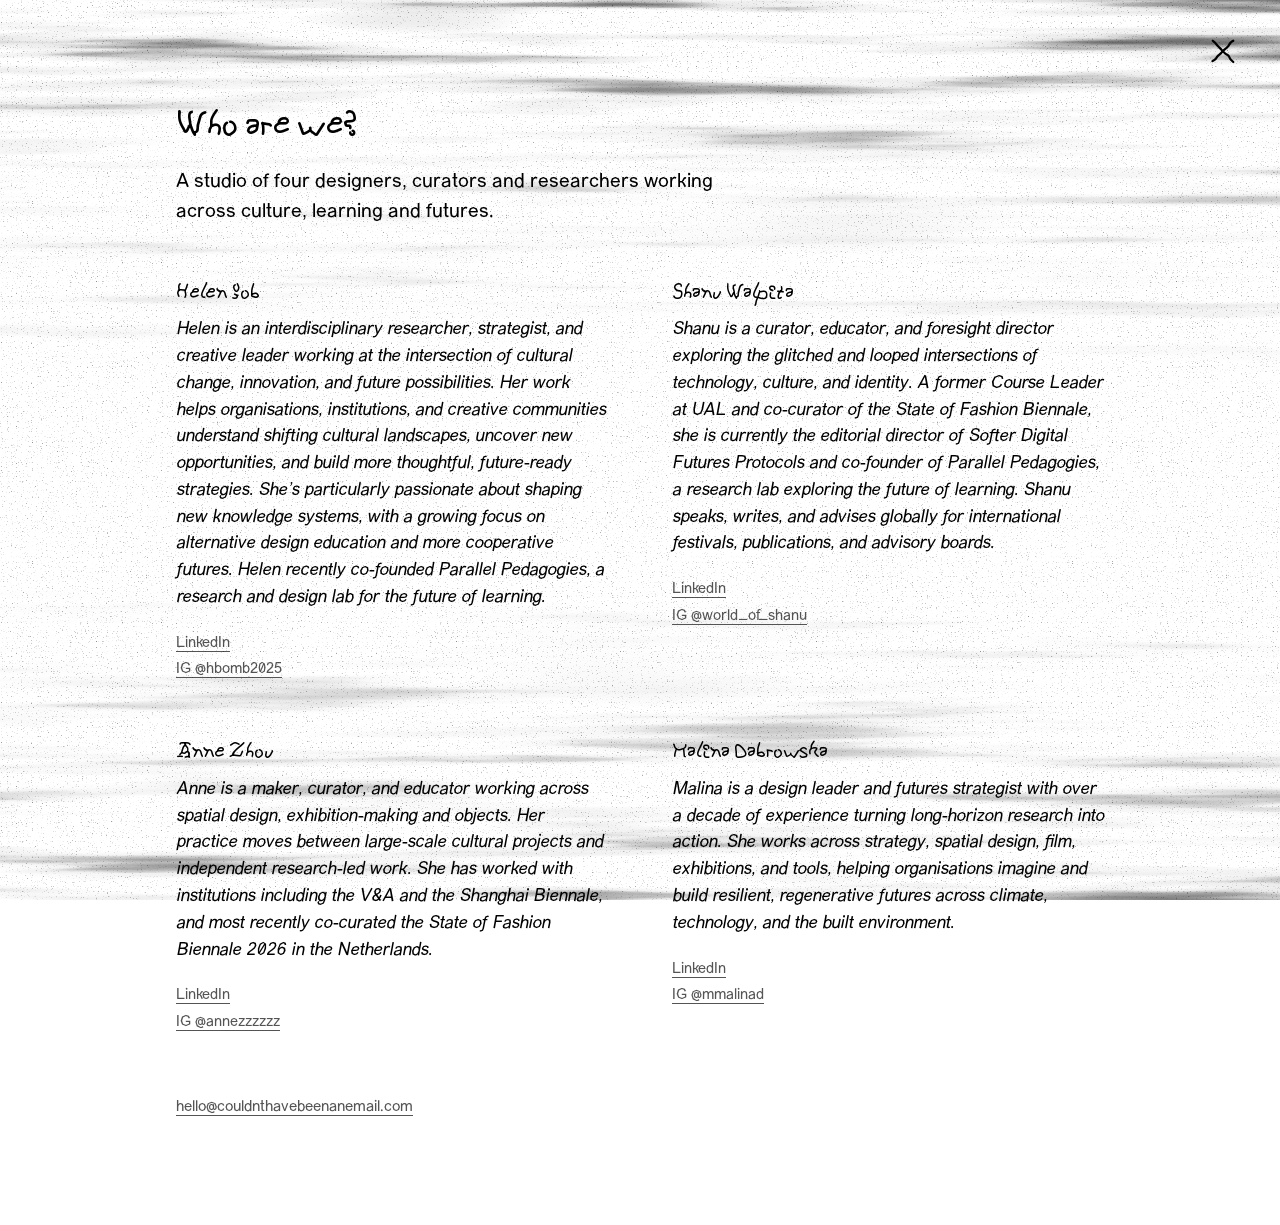
==== commit 4a413328: "Move the manifesto behind JOIN THE CONVERSATION, build the studio page, redraw the pill in pencil Th" ====
--- a/about.html
+++ b/about.html
@@ -4,12 +4,16 @@
 <meta charset="utf-8">
 <meta name="viewport" content="width=device-width, initial-scale=1">
 <title>Who are we? — couldn't have been an email</title>
-<meta name="description" content="Who are we? — couldn't have been an email.">
+<meta name="description" content="Who are we? The studio behind couldn't have been an email.">
 <link rel="preload" href="assets/fonts/BBBManifontGrotesk-Book.woff2" as="font" type="font/woff2" crossorigin>
+<link rel="preload" href="assets/fonts/BBBManifontGrotesk-BookItalic.woff2" as="font" type="font/woff2" crossorigin>
 <link rel="stylesheet" href="assets/css/style.css">
 <link rel="icon" href="assets/svg/favicon.svg" type="image/svg+xml">
 </head>
 <body class="page page--inner">
+
+<div class="paper"></div>
+<div class="grain"></div>
 
 <a class="btn btn--close" href="index.html" aria-label="close, back to the front page">
         <!-- hw:close -->
@@ -20,26 +24,73 @@
         <!-- /hw:close -->
 </a>
 
-<main class="sheet">
+<main class="sheet sheet--studio">
   <h1 class="sheet__head">Who are we?</h1>
 
-  <div class="prose">
-    <p>We are the people who keep looking for rooms that behave like rooms.</p>
+  <p class="studio__lead">A studio of four designers, curators and researchers
+  working across culture, learning and futures.</p>
 
-    <p>Not a panel, where three people talk and forty listen and everyone leaves
-    with the same notes. Not a workshop that ends in outputs, tidied into a deck
-    by Friday. We want the other thing: a table, a long afternoon, a question
-    nobody has finished thinking about yet.</p>
+  <div class="people">
 
-    <p>Curiosity is slower than productivity and worth more. An idea that arrives
-    half-formed needs somewhere to sit down, somewhere it can be turned over,
-    argued with, left alone for a while and picked up again. That takes time, and
-    it takes people willing to stay in the not-knowing a little longer than is
-    comfortable.</p>
+    <article class="person">
+      <h2 class="person__name">Helen Job</h2>
+      <p class="person__bio">Helen is an interdisciplinary researcher, strategist,
+      and creative leader working at the intersection of cultural change,
+      innovation, and future possibilities. Her work helps organisations,
+      institutions, and creative communities understand shifting cultural
+      landscapes, uncover new opportunities, and build more thoughtful,
+      future-ready strategies. She&rsquo;s particularly passionate about shaping
+      new knowledge systems, with a growing focus on alternative design education
+      and more cooperative futures. Helen recently co-founded Parallel Pedagogies,
+      a research and design lab for the future of learning.</p>
+      <p class="person__links">
+        <a class="link" href="https://www.linkedin.com/in/helenjob/">LinkedIn</a><br>
+        <a class="link" href="https://www.instagram.com/hbomb2025/">IG @hbomb2025</a>
+      </p>
+    </article>
 
-    <p>So this is an invitation into a slow, gentle space. Come with what you are
-    curious about rather than what you have concluded, and bring the thing that
-    couldn't have been an email.</p>
+    <article class="person">
+      <h2 class="person__name">Shanu Walpita</h2>
+      <p class="person__bio">Shanu is a curator, educator, and foresight director
+      exploring the glitched and looped intersections of technology, culture, and
+      identity. A former Course Leader at UAL and co-curator of the State of
+      Fashion Biennale, she is currently the editorial director of Softer Digital
+      Futures Protocols and co-founder of Parallel Pedagogies, a research lab
+      exploring the future of learning. Shanu speaks, writes, and advises globally
+      for international festivals, publications, and advisory boards.</p>
+      <p class="person__links">
+        <a class="link" href="https://www.linkedin.com/in/shanu-walpita/">LinkedIn</a><br>
+        <a class="link" href="https://www.instagram.com/world_of_shanu/">IG @world_of_shanu</a>
+      </p>
+    </article>
+
+    <article class="person">
+      <h2 class="person__name">Anne Zhou</h2>
+      <p class="person__bio">Anne is a maker, curator, and educator working across
+      spatial design, exhibition-making and objects. Her practice moves between
+      large-scale cultural projects and independent research-led work. She has
+      worked with institutions including the V&amp;A and the Shanghai Biennale, and
+      most recently co-curated the State of Fashion Biennale 2026 in the
+      Netherlands.</p>
+      <p class="person__links">
+        <a class="link" href="https://www.linkedin.com/in/anne-zhou-design/">LinkedIn</a><br>
+        <a class="link" href="https://www.instagram.com/annezzzzzz/">IG @annezzzzzz</a>
+      </p>
+    </article>
+
+    <article class="person">
+      <h2 class="person__name">Malina Dabrowska</h2>
+      <p class="person__bio">Malina is a design leader and futures strategist with
+      over a decade of experience turning long-horizon research into action. She
+      works across strategy, spatial design, film, exhibitions, and tools, helping
+      organisations imagine and build resilient, regenerative futures across
+      climate, technology, and the built environment.</p>
+      <p class="person__links">
+        <a class="link" href="https://www.linkedin.com/in/malina-dabrowska/">LinkedIn</a><br>
+        <a class="link" href="https://www.instagram.com/mmalinad/">IG @mmalinad</a>
+      </p>
+    </article>
+
   </div>
 
   <p class="sheet__foot">
--- a/assets/css/style.css
+++ b/assets/css/style.css
@@ -33,14 +33,8 @@
   font-display: swap;
 }
 
-@font-face {
-  font-family: "Let Her Go";
-  src: url("../fonts/LetHerGo-Regular.woff2") format("woff2"),
-       url("../fonts/LetHerGo-Regular.woff") format("woff");
-  font-weight: 400;
-  font-style: normal;
-  font-display: swap;
-}
+/* Let Her Go set the manifesto in an earlier version. The files are still in
+   assets/fonts if it is ever wanted back. */
 
 :root {
   --paper: #ffffff;
@@ -140,7 +134,12 @@
 .btn--join:hover,
 .btn--join:focus-visible { transform: rotate(-0.6deg) scale(1.02); }
 
-.btn__label { position: relative; }
+/* the caps sit high in their line box, so nudge them onto the pencil ring */
+.btn__label {
+  position: relative;
+  top: 0.23em;
+  left: -0.11em;
+}
 
 .btn--who {
   position: absolute;
@@ -216,9 +215,49 @@
 .prose p { margin: 0 0 1.35em; }
 
 .prose--manifesto {
-  font-family: "Let Her Go", var(--grotesk);
-  font-size: clamp(1.1rem, 0.6vw + 0.98rem, 1.4rem);
-  line-height: 1.7;
+  font-size: clamp(1.05rem, 0.55vw + 0.94rem, 1.3rem);
+  line-height: 1.68;
+}
+
+/* the studio page: four people, two columns */
+
+.sheet--studio { max-width: 64rem; }
+
+.studio__lead {
+  max-width: 34rem;
+  margin: -1.4rem 0 clamp(2.4rem, 6vh, 3.6rem);
+  font-size: clamp(1.02rem, 0.5vw + 0.92rem, 1.22rem);
+  line-height: 1.55;
+}
+
+.people {
+  display: grid;
+  grid-template-columns: repeat(auto-fit, minmax(17rem, 1fr));
+  gap: clamp(2.2rem, 5vw, 3.6rem) clamp(2.2rem, 5vw, 4rem);
+}
+
+.person { margin: 0; }
+
+.person__name {
+  margin: 0 0 0.7em;
+  font-family: var(--hand);
+  font-weight: 700;
+  font-size: clamp(1.15rem, 1.5vw, 1.55rem);
+  line-height: 1.15;
+}
+
+.person__bio {
+  margin: 0 0 1.1em;
+  font-style: italic;
+  font-size: clamp(0.95rem, 0.4vw + 0.87rem, 1.08rem);
+  line-height: 1.55;
+}
+
+.person__links {
+  margin: 0;
+  font-size: 0.92rem;
+  line-height: 1.8;
+  color: var(--ink-soft);
 }
 
 .sheet__foot {
@@ -247,6 +286,7 @@
   .landing__title { font-size: clamp(1.45rem, 7vw, 2rem); }
   .btn--join { font-size: clamp(0.8rem, 3.5vw, 1rem); }
   .btn--who { font-size: clamp(0.85rem, 3.4vw, 1rem); }
+  .studio__lead { margin-top: -0.8rem; }
 }
 
 @media (prefers-reduced-motion: reduce) {
@@ -254,8 +294,11 @@
   .btn__spin { animation: none; }
 }
 
-/* --- the photocopy, from the first version ------------------------------- */
-/* Unused by default. Add the two divs back to a page to switch it on. */
+/* --- the photocopy ground ------------------------------------------------ */
+/* Two fixed layers: the drag of the copier underneath the page, and a fine
+   toner speckle over the top. Both are kept light so the black text and the
+   red pencil stay clean, and both are thresholded hard so most of the sheet
+   is white. */
 
 .paper,
 .grain {
@@ -266,31 +309,23 @@
 
 .paper {
   z-index: -2;
-  opacity: 0.3;
+  opacity: 0.95;
   background-color: var(--paper);
-  background-image:
-    radial-gradient(130% 100% at 20% 6%, rgba(0, 0, 0, 0) 45%, rgba(0, 0, 0, 0.06) 100%),
-    url("data:image/svg+xml,%3Csvg xmlns='http://www.w3.org/2000/svg' width='1200' height='1200'%3E%3Cfilter id='m' x='0' y='0' width='100%25' height='100%25'%3E%3CfeTurbulence type='fractalNoise' baseFrequency='0.012' numOctaves='3' seed='17'/%3E%3CfeColorMatrix values='0 0 0 0 0 0 0 0 0 0 0 0 0 0 0 0.2 0.2 0.2 0 -0.19'/%3E%3C/filter%3E%3Crect width='1200' height='1200' filter='url(%23m)'/%3E%3C/svg%3E");
-  background-size: cover, 120% 120%;
+  background-image: url("../svg/photocopy.svg");
+  background-size: cover;
+  background-position: center;
   background-repeat: no-repeat;
-  background-position: center;
 }
 
 .grain {
   z-index: 3;
   mix-blend-mode: multiply;
-  opacity: 0.45;
-  overflow: hidden;
-  background-image:
-    url("data:image/svg+xml,%3Csvg xmlns='http://www.w3.org/2000/svg' width='300' height='300'%3E%3Cfilter id='g' x='0' y='0' width='100%25' height='100%25'%3E%3CfeTurbulence type='fractalNoise' baseFrequency='0.68' numOctaves='3' seed='6'/%3E%3CfeColorMatrix values='0 0 0 0 0 0 0 0 0 0 0 0 0 0 0 0.5 0.5 0.5 0 -0.76'/%3E%3C/filter%3E%3Crect width='300' height='300' filter='url(%23g)'/%3E%3C/svg%3E");
-  background-size: 300px 300px;
-}
-
-.grain::before {
-  content: "";
-  position: absolute;
-  inset: -40%;
-  background-image: radial-gradient(rgba(0, 0, 0, 0.16) 0.4px, rgba(0, 0, 0, 0) 0.45px);
-  background-size: 3.4px 3.4px;
-  transform: rotate(19deg);
-}
+  opacity: 0.6;
+  background-image: url("../svg/toner.svg");
+  background-size: 360px 360px;
+}
+
+@media (max-width: 720px) {
+  .paper { opacity: 0.6; }
+  .grain { opacity: 0.45; }
+}
